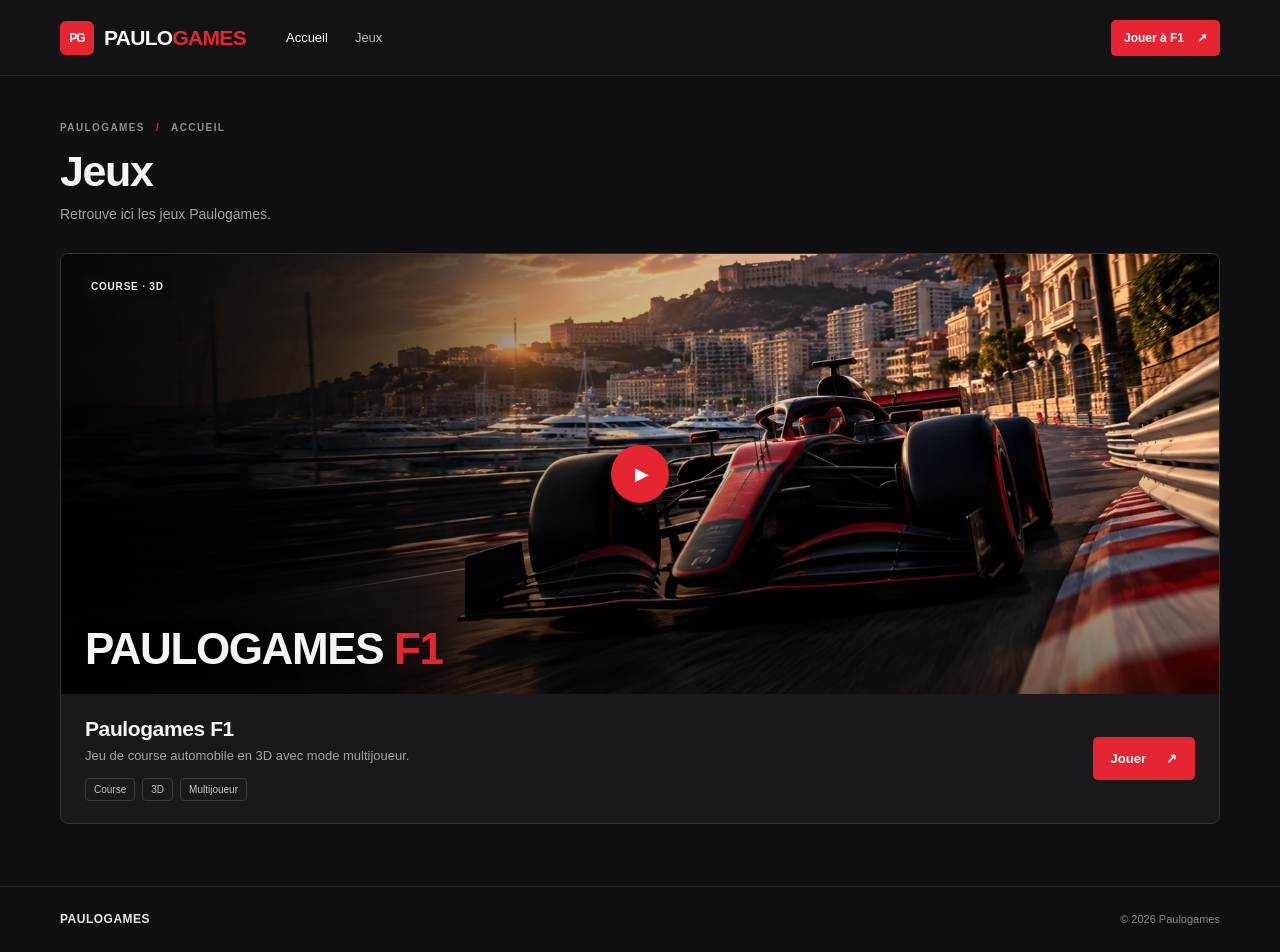
==== index.html @ d1cff559 "Add files via upload" ====
<!doctype html>
<html lang="fr">
<head>
  <meta charset="utf-8">
  <meta name="viewport" content="width=device-width, initial-scale=1">
  <meta name="theme-color" content="#101012">
  <meta name="description" content="Les jeux Paulogames, dont Paulogames F1.">
  <title>Paulogames</title>
  <link rel="icon" href="data:image/svg+xml,%3Csvg xmlns='http://www.w3.org/2000/svg' viewBox='0 0 64 64'%3E%3Crect width='64' height='64' rx='10' fill='%23e52532'/%3E%3Cpath d='M19 48V16h16c10 0 16 5 16 14S45 44 35 44H28v4zM28 35h7c4 0 6-2 6-5s-2-5-6-5h-7z' fill='white'/%3E%3C/svg%3E">
  <link rel="stylesheet" href="style.css">
  <script src="config.js"></script>
</head>
<body>
  <header class="site-header">
    <a class="brand" href="#accueil" aria-label="Paulogames, accueil">
      <span class="brand-mark" aria-hidden="true">PG</span>
      <span>PAULO<span class="brand-red">GAMES</span></span>
    </a>
    <nav aria-label="Navigation principale">
      <a class="nav-current" href="#accueil">Accueil</a>
      <a href="#jeux">Jeux</a>
    </nav>
    <a class="header-play" href="#jeu-f1" id="header-play">Jouer à F1 <span aria-hidden="true">↗</span></a>
  </header>

  <main id="accueil" class="page-content">
    <section class="page-heading" aria-labelledby="page-title">
      <p class="breadcrumb">PAULOGAMES <span>/</span> ACCUEIL</p>
      <h1 id="page-title">Jeux</h1>
      <p class="intro-text">Retrouve ici les jeux Paulogames.</p>
    </section>

    <section id="jeux" class="games-section" aria-label="Jeux disponibles">
      <article class="game-card" id="jeu-f1">
        <a class="game-image-link" id="f1-card-link" href="#jeu-f1" aria-label="Jouer à Paulogames F1">
          <img class="game-image" src="assets/paulogames-f1-cover.webp" alt="Monoplace de course sur un circuit urbain au coucher du soleil">
          <span class="image-shade" aria-hidden="true"></span>
          <span class="image-category">COURSE · 3D</span>
          <span class="image-title">PAULOGAMES <strong>F1</strong></span>
          <span class="image-play" aria-hidden="true">▶</span>
        </a>
        <div class="game-details">
          <div class="game-copy">
            <h2>Paulogames F1</h2>
            <p>Jeu de course automobile en 3D avec mode multijoueur.</p>
            <div class="game-tags"><span>Course</span><span>3D</span><span>Multijoueur</span></div>
          </div>
          <a class="play-button" id="f1-play-button" href="#jeu-f1">Jouer <span aria-hidden="true">↗</span></a>
        </div>
      </article>
      <p class="link-status" id="link-status" hidden>Le lien du jeu n'est pas encore configuré dans <code>config.js</code>.</p>
    </section>
  </main>

  <footer class="site-footer">
    <a class="footer-brand" href="#accueil">PAULOGAMES</a>
    <span>© <span id="year">2026</span> Paulogames</span>
  </footer>

  <script>
    (() => {
      const configuredUrl = window.PAULOGAMES_CONFIG?.gameUrl?.trim() || "";
      const hasGameUrl = /^https?:\/\//i.test(configuredUrl) && !configuredUrl.includes("REMPLACE_PAR");
      const links = [document.getElementById("f1-card-link"), document.getElementById("f1-play-button"), document.getElementById("header-play")];
      const status = document.getElementById("link-status");

      if (hasGameUrl) {
        links.forEach(link => {
          link.href = configuredUrl;
          link.target = "_blank";
          link.rel = "noopener noreferrer";
        });
      } else {
        links.forEach(link => link.addEventListener("click", event => {
          event.preventDefault();
          status.hidden = false;
        }));
      }
      document.getElementById("year").textContent = new Date().getFullYear();
    })();
  </script>
</body>
</html>
---- style.css ----
:root {
  color-scheme: dark;
  --bg: #101012;
  --panel: #19191c;
  --line: #303034;
  --text: #f5f5f6;
  --muted: #a1a1a8;
  --red: #e52532;
  --width: 1160px;
}

* { box-sizing: border-box; }
html { scroll-behavior: smooth; }
body {
  margin: 0;
  min-height: 100vh;
  background: var(--bg);
  color: var(--text);
  font: 15px/1.5 Arial, Helvetica, sans-serif;
}
a { color: inherit; text-decoration: none; }
.site-header {
  height: 76px;
  padding: 0 max(28px, calc((100vw - var(--width)) / 2));
  display: flex;
  align-items: center;
  gap: 40px;
  border-bottom: 1px solid #29292d;
  background: #131315;
}
.brand {
  display: inline-flex;
  align-items: center;
  gap: 10px;
  font-size: 21px;
  font-weight: 800;
  letter-spacing: -.7px;
  white-space: nowrap;
}
.brand-mark {
  width: 34px;
  height: 34px;
  display: grid;
  place-items: center;
  border-radius: 6px;
  background: var(--red);
  color: #fff;
  font-size: 12px;
  letter-spacing: -1px;
}
.brand-red { color: var(--red); }
nav { display: flex; align-items: center; gap: 27px; height: 100%; }
nav a { color: #b8b8bf; font-size: 13px; }
nav a:hover, nav .nav-current { color: #fff; }
.header-play {
  margin-left: auto;
  display: inline-flex;
  align-items: center;
  gap: 13px;
  padding: 9px 13px;
  border-radius: 5px;
  background: var(--red);
  color: #fff;
  font-weight: 700;
  font-size: 12px;
}
.header-play:hover, .play-button:hover { background: #c91e2b; }
.page-content { width: min(var(--width), calc(100% - 56px)); margin: 0 auto; }
.page-heading { padding: 44px 0 28px; }
.breadcrumb { margin: 0 0 13px; color: #8d8d95; font-size: 10px; font-weight: 700; letter-spacing: 1.4px; }
.breadcrumb span { padding: 0 7px; color: var(--red); }
h1 { margin: 0; font-size: clamp(33px, 4vw, 43px); line-height: 1.1; letter-spacing: -1.4px; }
.intro-text { margin: 9px 0 0; color: var(--muted); font-size: 14px; }
.games-section { padding-bottom: 62px; }
.game-card {
  overflow: hidden;
  border: 1px solid var(--line);
  border-radius: 8px;
  background: var(--panel);
}
.game-image-link { position: relative; display: block; height: clamp(250px, 39vw, 440px); overflow: hidden; background: #222; }
.game-image { width: 100%; height: 100%; display: block; object-fit: cover; object-position: center 56%; transition: transform .35s ease; }
.game-image-link:hover .game-image { transform: scale(1.025); }
.image-shade { position: absolute; inset: 0; background: linear-gradient(90deg, rgba(0,0,0,.54), transparent 80%), linear-gradient(0deg, rgba(0,0,0,.58), transparent 58%); }
.image-category { position: absolute; top: 20px; left: 22px; padding: 5px 8px; border-radius: 3px; background: rgba(10,10,12,.78); color: #eee; font-size: 10px; font-weight: 700; letter-spacing: .8px; }
.image-title { position: absolute; left: 24px; bottom: 23px; font-size: clamp(25px, 4vw, 44px); font-weight: 800; line-height: 1; letter-spacing: -1.4px; text-shadow: 0 2px 15px rgba(0,0,0,.4); }
.image-title strong { color: var(--red); }
.image-play { position: absolute; top: 50%; left: 50%; width: 58px; height: 58px; display: grid; place-items: center; padding-left: 3px; transform: translate(-50%, -50%); border-radius: 50%; background: var(--red); color: white; font-size: 18px; box-shadow: 0 5px 25px rgba(0,0,0,.35); transition: transform .2s, background .2s; }
.game-image-link:hover .image-play { transform: translate(-50%, -50%) scale(1.07); background: #f02e3c; }
.game-details { min-height: 125px; display: flex; align-items: center; justify-content: space-between; gap: 24px; padding: 22px 24px; }
.game-copy h2 { margin: 0 0 5px; font-size: 21px; line-height: 1.2; letter-spacing: -.4px; }
.game-copy p { margin: 0; color: var(--muted); font-size: 13px; }
.game-tags { display: flex; flex-wrap: wrap; gap: 7px; margin-top: 12px; }
.game-tags span { padding: 3px 8px; border: 1px solid #38383d; border-radius: 4px; color: #c5c5ca; font-size: 10px; }
.play-button { display: inline-flex; align-items: center; gap: 20px; padding: 12px 18px; border-radius: 5px; background: var(--red); color: #fff; font-size: 13px; font-weight: 700; white-space: nowrap; }
.link-status { margin: 12px 0 0; color: #c5c5ca; font-size: 12px; }
.link-status code { color: #fff; }
[hidden] { display: none !important; }
.site-footer {
  min-height: 66px;
  display: flex;
  justify-content: space-between;
  align-items: center;
  gap: 16px;
  padding: 18px max(28px, calc((100vw - var(--width)) / 2));
  border-top: 1px solid #29292d;
  color: #85858d;
  font-size: 11px;
}
.footer-brand { color: #e6e6e9; font-size: 12px; font-weight: 800; letter-spacing: .5px; }
@media (max-width: 640px) {
  .site-header { height: 66px; gap: 20px; padding: 0 16px; }
  .brand { gap: 8px; font-size: 17px; }
  .brand-mark { width: 30px; height: 30px; }
  nav { gap: 15px; }
  nav a { font-size: 12px; }
  .header-play { gap: 7px; padding: 8px 9px; font-size: 11px; }
  .page-content { width: calc(100% - 30px); }
  .page-heading { padding: 31px 0 21px; }
  .game-image-link { height: clamp(220px, 60vw, 340px); }
  .image-category { top: 13px; left: 13px; }
  .image-title { left: 14px; bottom: 16px; }
  .image-play { width: 48px; height: 48px; font-size: 15px; }
  .game-details { align-items: flex-start; gap: 14px; padding: 17px 14px; }
  .game-copy h2 { font-size: 18px; }
  .game-copy p { max-width: 255px; font-size: 12px; }
  .play-button { align-self: center; gap: 9px; padding: 11px 12px; font-size: 12px; }
  .site-footer { padding: 17px 15px; }
}
@media (max-width: 390px) {
  .site-header { gap: 11px; }
  .brand { font-size: 15px; }
  nav { gap: 10px; }
  nav a { font-size: 11px; }
  .header-play { font-size: 10px; }
  .game-details { flex-direction: column; }
  .play-button { align-self: flex-start; }
}
@media (prefers-reduced-motion: reduce) {
  *, *::before, *::after { scroll-behavior: auto !important; transition: none !important; }
}
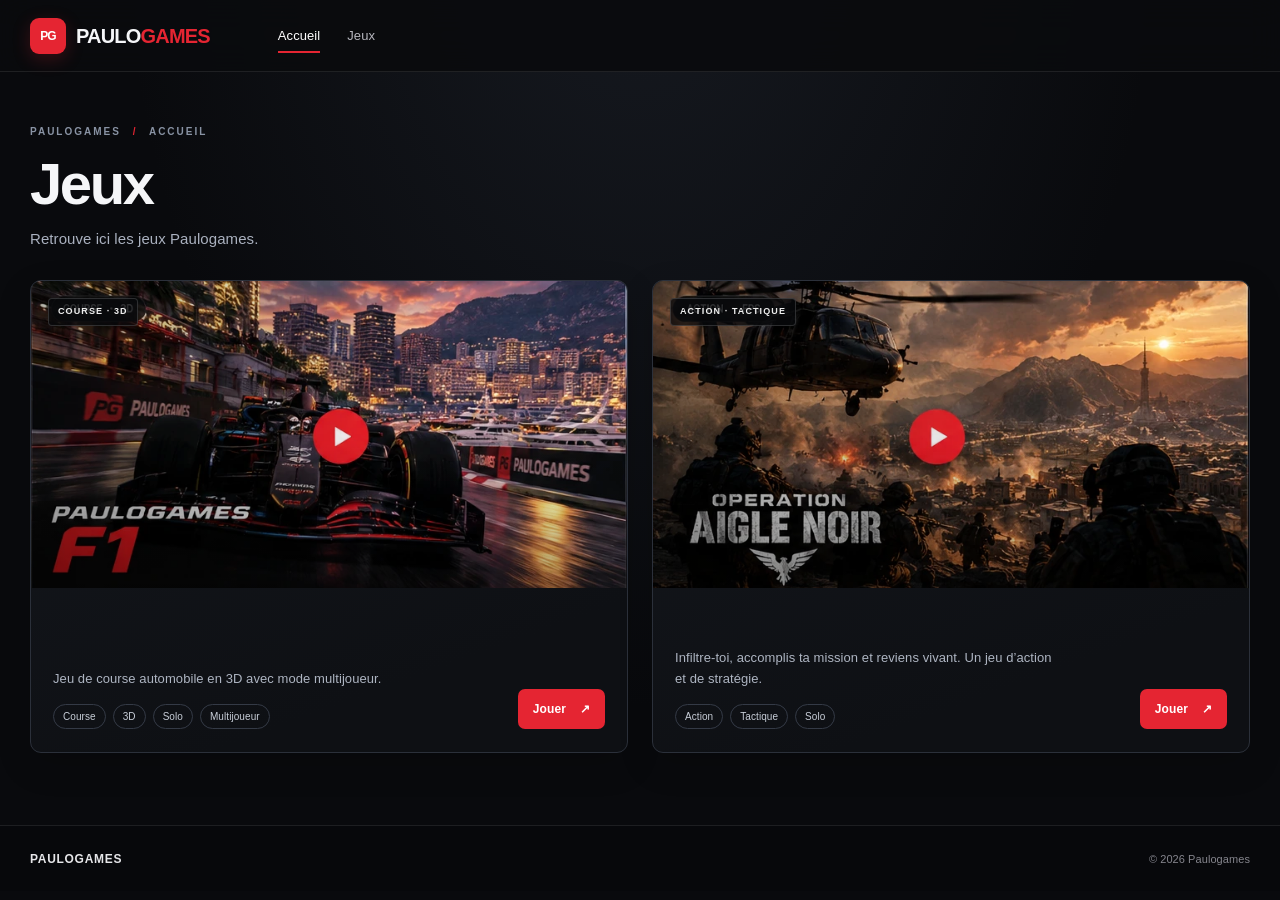
==== commit f1749311: "Add files via upload" ====
--- a/index.html
+++ b/index.html
@@ -4,7 +4,7 @@
   <meta charset="utf-8">
   <meta name="viewport" content="width=device-width, initial-scale=1">
   <meta name="theme-color" content="#101012">
-  <meta name="description" content="Les jeux Paulogames, dont Paulogames F1.">
+  <meta name="description" content="Les jeux Paulogames : Paulogames F1 et Opération Aigle Noir.">
   <title>Paulogames</title>
   <link rel="icon" href="data:image/svg+xml,%3Csvg xmlns='http://www.w3.org/2000/svg' viewBox='0 0 64 64'%3E%3Crect width='64' height='64' rx='10' fill='%23e52532'/%3E%3Cpath d='M19 48V16h16c10 0 16 5 16 14S45 44 35 44H28v4zM28 35h7c4 0 6-2 6-5s-2-5-6-5h-7z' fill='white'/%3E%3C/svg%3E">
   <link rel="stylesheet" href="style.css">
@@ -20,7 +20,6 @@
       <a class="nav-current" href="#accueil">Accueil</a>
       <a href="#jeux">Jeux</a>
     </nav>
-    <a class="header-play" href="#jeu-f1" id="header-play">Jouer à F1 <span aria-hidden="true">↗</span></a>
   </header>
 
   <main id="accueil" class="page-content">
@@ -36,16 +35,28 @@
           <img class="game-image" src="assets/paulogames-f1-cover.webp" alt="Monoplace de course sur un circuit urbain au coucher du soleil">
           <span class="image-shade" aria-hidden="true"></span>
           <span class="image-category">COURSE · 3D</span>
-          <span class="image-title">PAULOGAMES <strong>F1</strong></span>
-          <span class="image-play" aria-hidden="true">▶</span>
         </a>
         <div class="game-details">
           <div class="game-copy">
-            <h2>Paulogames F1</h2>
             <p>Jeu de course automobile en 3D avec mode multijoueur.</p>
-            <div class="game-tags"><span>Course</span><span>3D</span><span>Multijoueur</span></div>
+            <div class="game-tags"><span>Course</span><span>3D</span><span>Solo</span><span>Multijoueur</span></div>
           </div>
           <a class="play-button" id="f1-play-button" href="#jeu-f1">Jouer <span aria-hidden="true">↗</span></a>
+        </div>
+      </article>
+
+      <article class="game-card" id="operation-aigle-noir">
+        <a class="game-image-link" href="https://paueym-lgtm.github.io/operation-aigle-noir/" target="_blank" rel="noopener noreferrer" aria-label="Jouer à Opération Aigle Noir">
+          <img class="game-image" src="assets/operation-aigle-noir-cover.webp" alt="Illustration cinématique d'une opération militaire avec hélicoptère et soldats">
+          <span class="image-shade" aria-hidden="true"></span>
+          <span class="image-category">ACTION · TACTIQUE</span>
+        </a>
+        <div class="game-details">
+          <div class="game-copy">
+            <p>Infiltre-toi, accomplis ta mission et reviens vivant. Un jeu d’action et de stratégie.</p>
+            <div class="game-tags"><span>Action</span><span>Tactique</span><span>Solo</span></div>
+          </div>
+          <a class="play-button" href="https://paueym-lgtm.github.io/operation-aigle-noir/" target="_blank" rel="noopener noreferrer">Jouer <span aria-hidden="true">↗</span></a>
         </div>
       </article>
       <p class="link-status" id="link-status" hidden>Le lien du jeu n'est pas encore configuré dans <code>config.js</code>.</p>
@@ -61,7 +72,7 @@
     (() => {
       const configuredUrl = window.PAULOGAMES_CONFIG?.gameUrl?.trim() || "";
       const hasGameUrl = /^https?:\/\//i.test(configuredUrl) && !configuredUrl.includes("REMPLACE_PAR");
-      const links = [document.getElementById("f1-card-link"), document.getElementById("f1-play-button"), document.getElementById("header-play")];
+      const links = [document.getElementById("f1-card-link"), document.getElementById("f1-play-button")];
       const status = document.getElementById("link-status");
 
       if (hasGameUrl) {
--- a/style.css
+++ b/style.css
@@ -139,3 +139,110 @@
 @media (prefers-reduced-motion: reduce) {
   *, *::before, *::after { scroll-behavior: auto !important; transition: none !important; }
 }
+
+
+/* Mise en page corrigée : aucun screenshot de page utilisé comme fond. */
+body {
+  background-color: #101012;
+  background-image: radial-gradient(ellipse at 78% 0%, rgba(90, 20, 25, .22), transparent 38%),
+                    linear-gradient(180deg, #101012 0%, #0d0d0f 100%);
+  background-repeat: no-repeat;
+}
+.games-section {
+  display: grid;
+  grid-template-columns: repeat(2, minmax(0, 1fr));
+  align-items: stretch;
+  gap: 22px;
+}
+.games-section .link-status { grid-column: 1 / -1; }
+.game-card { min-width: 0; }
+.game-image-link { height: clamp(220px, 25vw, 340px); }
+.game-image { object-fit: cover; object-position: center; }
+.game-details { min-height: 150px; }
+.game-copy { min-width: 0; }
+@media (max-width: 760px) {
+  .site-header { gap: 16px; }
+  .games-section { grid-template-columns: 1fr; gap: 18px; }
+  .game-image-link { height: clamp(210px, 55vw, 320px); }
+}
+@media (max-width: 390px) {
+  .site-header { flex-wrap: wrap; height: auto; min-height: 66px; padding-top: 10px; padding-bottom: 10px; }
+  .brand { font-size: 15px; }
+  nav { height: auto; }
+  .header-play { margin-left: auto; }
+}
+
+/* Refonte visuelle : interface éditoriale plus nette, sans pastille rouge sur les images. */
+:root {
+  --bg: #090a0d;
+  --panel: #111318;
+  --line: #292d36;
+  --text: #f5f6f8;
+  --muted: #a9b0bd;
+  --red: #e52532;
+  --width: 1240px;
+}
+body {
+  background: #090a0d;
+  background-image: radial-gradient(ellipse at 50% -18%, rgba(53, 62, 78, .32), transparent 58%);
+  letter-spacing: .005em;
+}
+.site-header {
+  position: sticky;
+  top: 0;
+  z-index: 10;
+  height: 72px;
+  padding-inline: max(30px, calc((100vw - var(--width)) / 2));
+  background: rgba(10, 11, 14, .92);
+  backdrop-filter: blur(16px);
+  border-bottom: 1px solid rgba(255,255,255,.09);
+}
+.brand { font-size: 20px; letter-spacing: -.8px; }
+.brand-mark { width: 36px; height: 36px; border-radius: 9px; box-shadow: 0 5px 18px rgba(229,37,50,.22); }
+nav { margin-left: 28px; }
+nav a { position: relative; padding: 8px 0; font-size: 13px; }
+nav .nav-current::after { content: ""; position: absolute; height: 2px; left: 0; right: 0; bottom: 0; background: var(--red); }
+.header-play, .play-button { border-radius: 7px; transition: transform .18s ease, background .18s ease; }
+.header-play { padding: 11px 16px; font-size: 12px; }
+.header-play:hover, .play-button:hover { transform: translateY(-1px); background: #ff3040; }
+.page-content { width: min(var(--width), calc(100% - 60px)); }
+.page-heading { padding: 52px 0 30px; }
+.breadcrumb { color: #8993a4; font-size: 10px; letter-spacing: 2px; }
+h1 { font-size: clamp(40px, 5vw, 58px); letter-spacing: -2.4px; }
+.intro-text { margin-top: 12px; font-size: 15px; color: #aab1bf; }
+.games-section { gap: 24px; padding-bottom: 72px; }
+.game-card { border: 1px solid #2b303a; border-radius: 11px; background: linear-gradient(160deg, #15181e, #0e1014 78%); box-shadow: 0 12px 34px rgba(0,0,0,.16); transition: border-color .2s ease, transform .2s ease; }
+.game-card:hover { border-color: #4a505d; transform: translateY(-3px); }
+.game-image-link { height: clamp(230px, 24vw, 320px); background: #171a20; }
+.game-image { object-position: center; transition: transform .45s cubic-bezier(.2,.7,.2,1); }
+.game-image-link:hover .game-image { transform: scale(1.035); }
+.image-shade { background: linear-gradient(90deg, rgba(0,0,0,.28), transparent 72%), linear-gradient(0deg, rgba(0,0,0,.32), transparent 48%); }
+.image-category { top: 17px; left: 17px; padding: 6px 9px; border: 1px solid rgba(255,255,255,.15); border-radius: 4px; background: rgba(8,9,12,.78); font-size: 9px; letter-spacing: 1.1px; }
+.image-title { left: 21px; bottom: 20px; max-width: calc(100% - 42px); font-size: clamp(23px, 2.5vw, 34px); letter-spacing: -1px; }
+.image-title strong { color: #fff; }
+.game-details { min-height: 164px; padding: 22px 22px 23px; gap: 18px; align-items: flex-end; }
+.game-copy h2 { margin-bottom: 8px; font-size: 21px; letter-spacing: -.65px; }
+.game-copy p { max-width: 390px; color: #aeb5c2; font-size: 13px; line-height: 1.65; }
+.game-tags { gap: 7px; margin-top: 15px; }
+.game-tags span { padding: 4px 9px; border-color: #343a46; border-radius: 999px; color: #c8ced8; font-size: 10px; }
+.play-button { flex-shrink: 0; padding: 11px 15px; gap: 14px; font-size: 12px; }
+.site-footer { padding-inline: max(30px, calc((100vw - var(--width)) / 2)); border-top-color: rgba(255,255,255,.09); background: rgba(7,8,10,.55); }
+.footer-brand { letter-spacing: .7px; }
+/* Les images restent propres : pas de pastille de lecture superposée. */
+.image-play { display: none !important; }
+@media (max-width: 760px) {
+  .site-header { height: auto; min-height: 68px; padding: 12px 18px; gap: 16px; }
+  .brand { font-size: 17px; }
+  nav { margin-left: auto; gap: 17px; }
+  .header-play { display: none; }
+  .page-content { width: calc(100% - 32px); }
+  .page-heading { padding: 36px 0 24px; }
+  .games-section { gap: 18px; }
+  .game-image-link { height: clamp(215px, 58vw, 310px); }
+  .game-details { min-height: auto; align-items: flex-start; flex-direction: column; padding: 19px; }
+  .play-button { align-self: flex-start; }
+  .site-footer { padding: 18px 16px; }
+}
+@media (prefers-reduced-motion: reduce) {
+  .game-card, .game-image, .header-play, .play-button { transition: none !important; }
+}
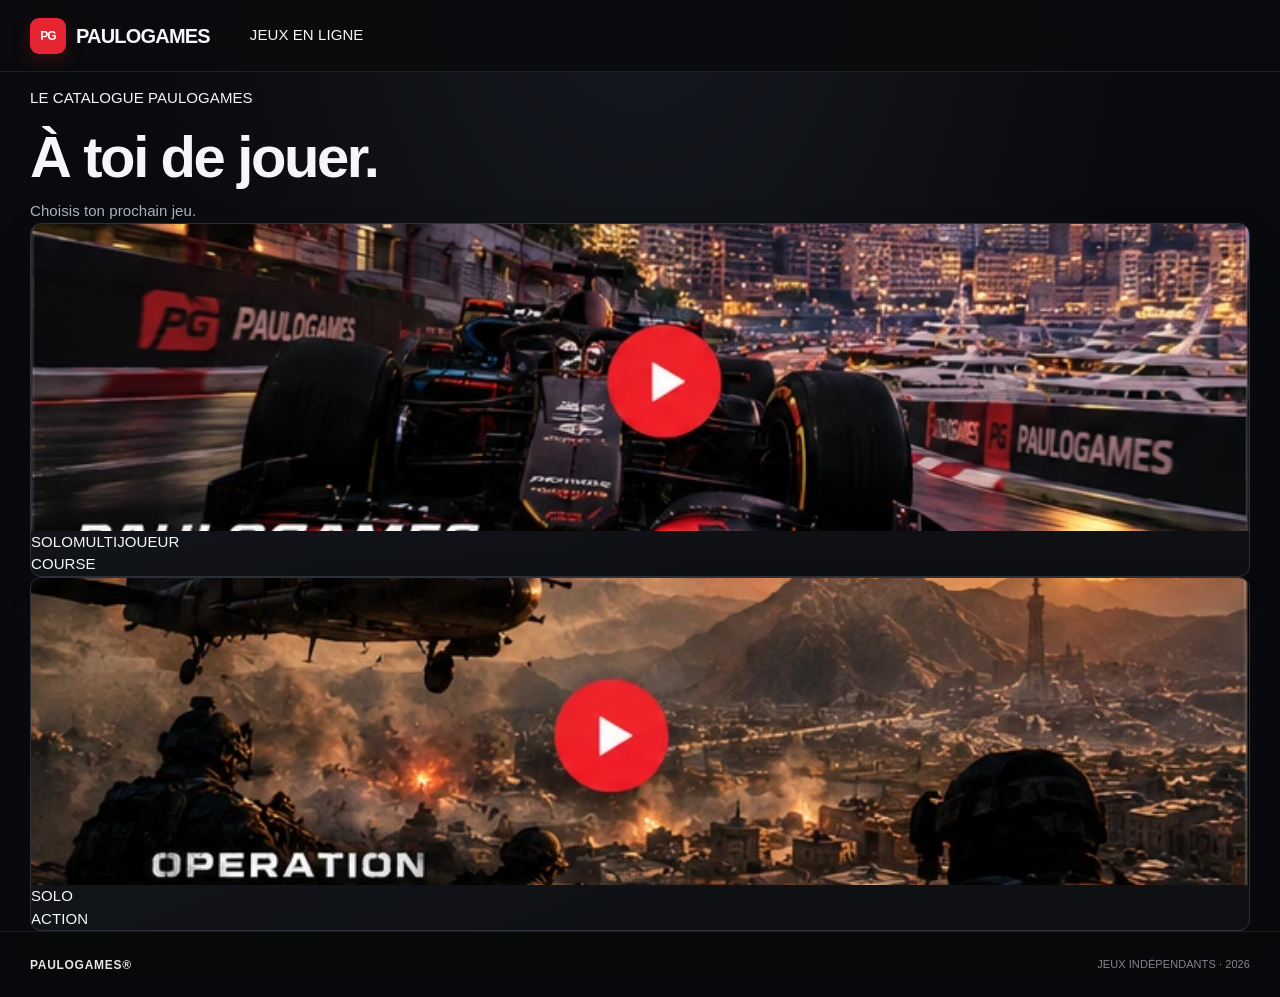
==== commit 57993e6b: "Refonte de la page d’accueil Paulogames" ====
--- a/index.html
+++ b/index.html
@@ -3,10 +3,10 @@
 <head>
   <meta charset="utf-8">
   <meta name="viewport" content="width=device-width, initial-scale=1">
-  <meta name="theme-color" content="#101012">
-  <meta name="description" content="Les jeux Paulogames : Paulogames F1 et Opération Aigle Noir.">
-  <title>Paulogames</title>
-  <link rel="icon" href="data:image/svg+xml,%3Csvg xmlns='http://www.w3.org/2000/svg' viewBox='0 0 64 64'%3E%3Crect width='64' height='64' rx='10' fill='%23e52532'/%3E%3Cpath d='M19 48V16h16c10 0 16 5 16 14S45 44 35 44H28v4zM28 35h7c4 0 6-2 6-5s-2-5-6-5h-7z' fill='white'/%3E%3C/svg%3E">
+  <meta name="theme-color" content="#090b10">
+  <meta name="description" content="Découvre et lance les jeux créés par Paulogames.">
+  <title>Paulogames — Jeux</title>
+  <link rel="icon" href="data:image/svg+xml,%3Csvg xmlns='http://www.w3.org/2000/svg' viewBox='0 0 64 64'%3E%3Crect width='64' height='64' rx='12' fill='%23e52532'/%3E%3Cpath d='M19 48V16h16c10 0 16 5 16 14S45 44 35 44H28v4zM28 35h7c4 0 6-2 6-5s-2-5-6-5h-7z' fill='white'/%3E%3C/svg%3E">
   <link rel="stylesheet" href="style.css">
   <script src="config.js"></script>
 </head>
@@ -14,81 +14,59 @@
   <header class="site-header">
     <a class="brand" href="#accueil" aria-label="Paulogames, accueil">
       <span class="brand-mark" aria-hidden="true">PG</span>
-      <span>PAULO<span class="brand-red">GAMES</span></span>
+      <span class="brand-name">PAULO<span>GAMES</span></span>
     </a>
-    <nav aria-label="Navigation principale">
-      <a class="nav-current" href="#accueil">Accueil</a>
-      <a href="#jeux">Jeux</a>
-    </nav>
+    <span class="header-note"><span class="status-dot"></span> JEUX EN LIGNE</span>
   </header>
 
   <main id="accueil" class="page-content">
-    <section class="page-heading" aria-labelledby="page-title">
-      <p class="breadcrumb">PAULOGAMES <span>/</span> ACCUEIL</p>
-      <h1 id="page-title">Jeux</h1>
-      <p class="intro-text">Retrouve ici les jeux Paulogames.</p>
+    <section class="intro" aria-label="Présentation">
+      <p class="eyebrow">LE CATALOGUE PAULOGAMES</p>
+      <h1>À toi de <span>jouer.</span></h1>
+      <p class="intro-text">Choisis ton prochain jeu.</p>
     </section>
 
-    <section id="jeux" class="games-section" aria-label="Jeux disponibles">
-      <article class="game-card" id="jeu-f1">
-        <a class="game-image-link" id="f1-card-link" href="#jeu-f1" aria-label="Jouer à Paulogames F1">
-          <img class="game-image" src="assets/paulogames-f1-cover.webp" alt="Monoplace de course sur un circuit urbain au coucher du soleil">
-          <span class="image-shade" aria-hidden="true"></span>
-          <span class="image-category">COURSE · 3D</span>
+    <section id="jeux" class="games-grid" aria-label="Jeux disponibles">
+      <article class="game-card game-card-f1">
+        <a class="game-image-link" id="f1-card-link" href="https://paueym-lgtm.github.io/Formule-1/" aria-label="Lancer Paulogames F1">
+          <img class="game-image" src="assets/paulogames-f1-cover.webp" alt="Visuel de Paulogames F1" fetchpriority="high">
+          <span class="card-corner" aria-hidden="true">01 <span> / 02</span></span>
+          <span class="card-open" aria-hidden="true"><svg viewBox="0 0 24 24" fill="none"><path d="M5 12h13M12 6l6 6-6 6" stroke="currentColor" stroke-width="1.8" stroke-linecap="round" stroke-linejoin="round"/></svg></span>
         </a>
-        <div class="game-details">
-          <div class="game-copy">
-            <p>Jeu de course automobile en 3D avec mode multijoueur.</p>
-            <div class="game-tags"><span>Course</span><span>3D</span><span>Solo</span><span>Multijoueur</span></div>
-          </div>
-          <a class="play-button" id="f1-play-button" href="#jeu-f1">Jouer <span aria-hidden="true">↗</span></a>
+        <div class="card-meta">
+          <div class="mode-list" aria-label="Modes de jeu"><span>SOLO</span><span>MULTIJOUEUR</span></div>
+          <span class="card-index">COURSE</span>
         </div>
       </article>
 
-      <article class="game-card" id="operation-aigle-noir">
-        <a class="game-image-link" href="https://paueym-lgtm.github.io/operation-aigle-noir/" target="_blank" rel="noopener noreferrer" aria-label="Jouer à Opération Aigle Noir">
-          <img class="game-image" src="assets/operation-aigle-noir-cover.webp" alt="Illustration cinématique d'une opération militaire avec hélicoptère et soldats">
-          <span class="image-shade" aria-hidden="true"></span>
-          <span class="image-category">ACTION · TACTIQUE</span>
+      <article class="game-card game-card-operation">
+        <a class="game-image-link" href="https://paueym-lgtm.github.io/operation-aigle-noir/" aria-label="Lancer Opération Aigle Noir">
+          <img class="game-image" src="assets/operation-aigle-noir-cover.webp" alt="Visuel d’Opération Aigle Noir" loading="eager">
+          <span class="card-corner" aria-hidden="true">02 <span> / 02</span></span>
+          <span class="card-open" aria-hidden="true"><svg viewBox="0 0 24 24" fill="none"><path d="M5 12h13M12 6l6 6-6 6" stroke="currentColor" stroke-width="1.8" stroke-linecap="round" stroke-linejoin="round"/></svg></span>
         </a>
-        <div class="game-details">
-          <div class="game-copy">
-            <p>Infiltre-toi, accomplis ta mission et reviens vivant. Un jeu d’action et de stratégie.</p>
-            <div class="game-tags"><span>Action</span><span>Tactique</span><span>Solo</span></div>
-          </div>
-          <a class="play-button" href="https://paueym-lgtm.github.io/operation-aigle-noir/" target="_blank" rel="noopener noreferrer">Jouer <span aria-hidden="true">↗</span></a>
+        <div class="card-meta">
+          <div class="mode-list" aria-label="Mode de jeu"><span>SOLO</span></div>
+          <span class="card-index">ACTION</span>
         </div>
       </article>
-      <p class="link-status" id="link-status" hidden>Le lien du jeu n'est pas encore configuré dans <code>config.js</code>.</p>
     </section>
   </main>
 
   <footer class="site-footer">
-    <a class="footer-brand" href="#accueil">PAULOGAMES</a>
-    <span>© <span id="year">2026</span> Paulogames</span>
+    <a class="footer-brand" href="#accueil">PAULOGAMES<span>®</span></a>
+    <span>JEUX INDÉPENDANTS · <span id="year">2026</span></span>
   </footer>
 
   <script>
     (() => {
       const configuredUrl = window.PAULOGAMES_CONFIG?.gameUrl?.trim() || "";
-      const hasGameUrl = /^https?:\/\//i.test(configuredUrl) && !configuredUrl.includes("REMPLACE_PAR");
-      const links = [document.getElementById("f1-card-link"), document.getElementById("f1-play-button")];
-      const status = document.getElementById("link-status");
-
-      if (hasGameUrl) {
-        links.forEach(link => {
-          link.href = configuredUrl;
-          link.target = "_blank";
-          link.rel = "noopener noreferrer";
-        });
-      } else {
-        links.forEach(link => link.addEventListener("click", event => {
-          event.preventDefault();
-          status.hidden = false;
-        }));
+      if (/^https?:\/\//i.test(configuredUrl) && !configuredUrl.includes("REMPLACE_PAR")) {
+        const link = document.getElementById("f1-card-link");
+        link.href = configuredUrl;
       }
       document.getElementById("year").textContent = new Date().getFullYear();
     })();
   </script>
 </body>
-</html>
+</html>
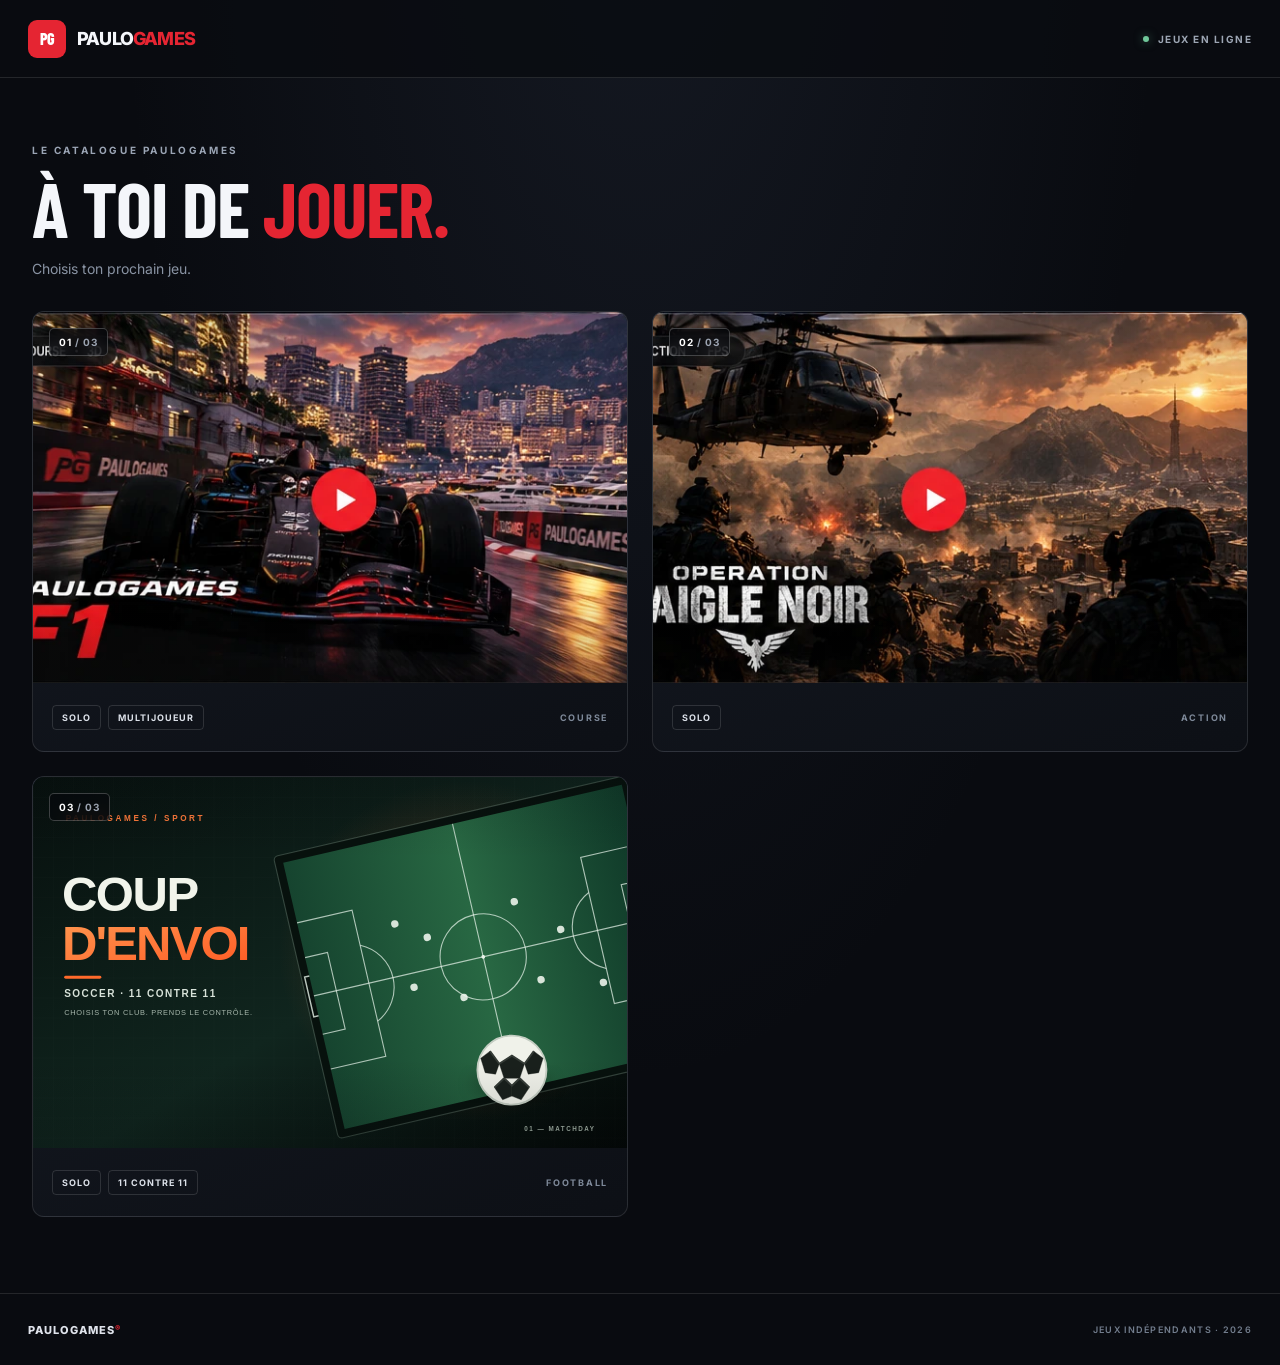
==== commit b4df7bf9: "Add Coup d'envoi to game catalogue" ====
--- a/index.html
+++ b/index.html
@@ -30,7 +30,7 @@
       <article class="game-card game-card-f1">
         <a class="game-image-link" id="f1-card-link" href="https://paueym-lgtm.github.io/Formule-1/" aria-label="Lancer Paulogames F1">
           <img class="game-image" src="assets/paulogames-f1-cover.webp" alt="Visuel de Paulogames F1" fetchpriority="high">
-          <span class="card-corner" aria-hidden="true">01 <span> / 02</span></span>
+          <span class="card-corner" aria-hidden="true">01 <span> / 03</span></span>
           <span class="card-open" aria-hidden="true"><svg viewBox="0 0 24 24" fill="none"><path d="M5 12h13M12 6l6 6-6 6" stroke="currentColor" stroke-width="1.8" stroke-linecap="round" stroke-linejoin="round"/></svg></span>
         </a>
         <div class="card-meta">
@@ -42,12 +42,24 @@
       <article class="game-card game-card-operation">
         <a class="game-image-link" href="https://paueym-lgtm.github.io/operation-aigle-noir/" aria-label="Lancer Opération Aigle Noir">
           <img class="game-image" src="assets/operation-aigle-noir-cover.webp" alt="Visuel d’Opération Aigle Noir" loading="eager">
-          <span class="card-corner" aria-hidden="true">02 <span> / 02</span></span>
+          <span class="card-corner" aria-hidden="true">02 <span> / 03</span></span>
           <span class="card-open" aria-hidden="true"><svg viewBox="0 0 24 24" fill="none"><path d="M5 12h13M12 6l6 6-6 6" stroke="currentColor" stroke-width="1.8" stroke-linecap="round" stroke-linejoin="round"/></svg></span>
         </a>
         <div class="card-meta">
           <div class="mode-list" aria-label="Mode de jeu"><span>SOLO</span></div>
           <span class="card-index">ACTION</span>
+        </div>
+      </article>
+
+      <article class="game-card game-card-soccer">
+        <a class="game-image-link" href="Coup-d-envoi/" aria-label="Lancer Coup d'envoi">
+          <img class="game-image" src="assets/coup-d-envoi-cover.svg" alt="Visuel de Coup d’envoi" loading="eager">
+          <span class="card-corner" aria-hidden="true">03 <span> / 03</span></span>
+          <span class="card-open" aria-hidden="true"><svg viewBox="0 0 24 24" fill="none"><path d="M5 12h13M12 6l6 6-6 6" stroke="currentColor" stroke-width="1.8" stroke-linecap="round" stroke-linejoin="round"/></svg></span>
+        </a>
+        <div class="card-meta">
+          <div class="mode-list" aria-label="Mode de jeu"><span>SOLO</span><span>11 CONTRE 11</span></div>
+          <span class="card-index">FOOTBALL</span>
         </div>
       </article>
     </section>
--- a/style.css
+++ b/style.css
@@ -1,248 +1,243 @@
+@import url('https://fonts.googleapis.com/css2?family=Barlow+Condensed:wght@500;600;700;800&family=Inter:wght@400;500;600;700;800&display=swap');
+
 :root {
   color-scheme: dark;
-  --bg: #101012;
-  --panel: #19191c;
-  --line: #303034;
-  --text: #f5f5f6;
-  --muted: #a1a1a8;
+  --bg: #090b10;
+  --panel: #10141c;
+  --text: #f4f6fa;
+  --muted: #8993a3;
+  --line: rgba(255,255,255,.11);
   --red: #e52532;
-  --width: 1160px;
+  --width: 1280px;
 }
 
 * { box-sizing: border-box; }
-html { scroll-behavior: smooth; }
+html { min-height: 100%; scroll-behavior: smooth; }
 body {
   margin: 0;
   min-height: 100vh;
-  background: var(--bg);
   color: var(--text);
-  font: 15px/1.5 Arial, Helvetica, sans-serif;
+  background:
+    radial-gradient(ellipse at 50% -15%, rgba(64,76,102,.22), transparent 58%),
+    var(--bg);
+  font-family: Inter, Arial, sans-serif;
+  -webkit-font-smoothing: antialiased;
 }
 a { color: inherit; text-decoration: none; }
 .site-header {
-  height: 76px;
+  height: 78px;
   padding: 0 max(28px, calc((100vw - var(--width)) / 2));
   display: flex;
   align-items: center;
-  gap: 40px;
-  border-bottom: 1px solid #29292d;
-  background: #131315;
-}
-.brand {
-  display: inline-flex;
-  align-items: center;
-  gap: 10px;
-  font-size: 21px;
-  font-weight: 800;
-  letter-spacing: -.7px;
-  white-space: nowrap;
-}
+  justify-content: space-between;
+  border-bottom: 1px solid var(--line);
+  background: rgba(9,11,16,.82);
+}
+.brand { display: inline-flex; align-items: center; gap: 11px; }
 .brand-mark {
-  width: 34px;
-  height: 34px;
+  width: 38px;
+  height: 38px;
   display: grid;
   place-items: center;
-  border-radius: 6px;
+  border-radius: 9px;
   background: var(--red);
   color: #fff;
-  font-size: 12px;
+  font-family: 'Barlow Condensed', sans-serif;
+  font-size: 16px;
+  font-weight: 800;
   letter-spacing: -1px;
 }
-.brand-red { color: var(--red); }
-nav { display: flex; align-items: center; gap: 27px; height: 100%; }
-nav a { color: #b8b8bf; font-size: 13px; }
-nav a:hover, nav .nav-current { color: #fff; }
-.header-play {
-  margin-left: auto;
-  display: inline-flex;
-  align-items: center;
-  gap: 13px;
-  padding: 9px 13px;
-  border-radius: 5px;
-  background: var(--red);
-  color: #fff;
-  font-weight: 700;
-  font-size: 12px;
-}
-.header-play:hover, .play-button:hover { background: #c91e2b; }
-.page-content { width: min(var(--width), calc(100% - 56px)); margin: 0 auto; }
-.page-heading { padding: 44px 0 28px; }
-.breadcrumb { margin: 0 0 13px; color: #8d8d95; font-size: 10px; font-weight: 700; letter-spacing: 1.4px; }
-.breadcrumb span { padding: 0 7px; color: var(--red); }
-h1 { margin: 0; font-size: clamp(33px, 4vw, 43px); line-height: 1.1; letter-spacing: -1.4px; }
-.intro-text { margin: 9px 0 0; color: var(--muted); font-size: 14px; }
-.games-section { padding-bottom: 62px; }
+.brand-name {
+  font-size: 18px;
+  font-weight: 800;
+  letter-spacing: -.8px;
+}
+.brand-name span { color: var(--red); }
+.header-note {
+  display: flex;
+  align-items: center;
+  gap: 9px;
+  color: #9da6b4;
+  font-size: 10px;
+  font-weight: 700;
+  letter-spacing: 1.5px;
+}
+.status-dot {
+  width: 6px;
+  height: 6px;
+  border-radius: 50%;
+  background: #70c79a;
+  box-shadow: 0 0 10px rgba(112,199,154,.5);
+}
+.page-content { width: min(var(--width), calc(100% - 64px)); margin: 0 auto; }
+.intro { padding: 66px 0 34px; }
+.eyebrow {
+  margin: 0 0 16px;
+  color: #9ba5b5;
+  font-size: 10px;
+  font-weight: 700;
+  letter-spacing: 2.6px;
+}
+h1 {
+  margin: 0;
+  font-family: 'Barlow Condensed', Impact, sans-serif;
+  font-size: clamp(48px, 6vw, 76px);
+  font-weight: 700;
+  line-height: .96;
+  letter-spacing: -.9px;
+  text-transform: uppercase;
+}
+h1 span { color: var(--red); }
+.intro-text { margin: 15px 0 0; color: var(--muted); font-size: 14px; }
+.games-grid {
+  display: grid;
+  grid-template-columns: repeat(2, minmax(0, 1fr));
+  gap: 24px;
+  padding-bottom: 76px;
+}
 .game-card {
+  min-width: 0;
   overflow: hidden;
   border: 1px solid var(--line);
-  border-radius: 8px;
-  background: var(--panel);
-}
-.game-image-link { position: relative; display: block; height: clamp(250px, 39vw, 440px); overflow: hidden; background: #222; }
-.game-image { width: 100%; height: 100%; display: block; object-fit: cover; object-position: center 56%; transition: transform .35s ease; }
-.game-image-link:hover .game-image { transform: scale(1.025); }
-.image-shade { position: absolute; inset: 0; background: linear-gradient(90deg, rgba(0,0,0,.54), transparent 80%), linear-gradient(0deg, rgba(0,0,0,.58), transparent 58%); }
-.image-category { position: absolute; top: 20px; left: 22px; padding: 5px 8px; border-radius: 3px; background: rgba(10,10,12,.78); color: #eee; font-size: 10px; font-weight: 700; letter-spacing: .8px; }
-.image-title { position: absolute; left: 24px; bottom: 23px; font-size: clamp(25px, 4vw, 44px); font-weight: 800; line-height: 1; letter-spacing: -1.4px; text-shadow: 0 2px 15px rgba(0,0,0,.4); }
-.image-title strong { color: var(--red); }
-.image-play { position: absolute; top: 50%; left: 50%; width: 58px; height: 58px; display: grid; place-items: center; padding-left: 3px; transform: translate(-50%, -50%); border-radius: 50%; background: var(--red); color: white; font-size: 18px; box-shadow: 0 5px 25px rgba(0,0,0,.35); transition: transform .2s, background .2s; }
-.game-image-link:hover .image-play { transform: translate(-50%, -50%) scale(1.07); background: #f02e3c; }
-.game-details { min-height: 125px; display: flex; align-items: center; justify-content: space-between; gap: 24px; padding: 22px 24px; }
-.game-copy h2 { margin: 0 0 5px; font-size: 21px; line-height: 1.2; letter-spacing: -.4px; }
-.game-copy p { margin: 0; color: var(--muted); font-size: 13px; }
-.game-tags { display: flex; flex-wrap: wrap; gap: 7px; margin-top: 12px; }
-.game-tags span { padding: 3px 8px; border: 1px solid #38383d; border-radius: 4px; color: #c5c5ca; font-size: 10px; }
-.play-button { display: inline-flex; align-items: center; gap: 20px; padding: 12px 18px; border-radius: 5px; background: var(--red); color: #fff; font-size: 13px; font-weight: 700; white-space: nowrap; }
-.link-status { margin: 12px 0 0; color: #c5c5ca; font-size: 12px; }
-.link-status code { color: #fff; }
-[hidden] { display: none !important; }
+  border-radius: 12px;
+  background: linear-gradient(160deg, rgba(23,28,38,.94), rgba(13,16,22,.98));
+  transition: border-color .22s ease, transform .22s ease, box-shadow .22s ease;
+}
+.game-card:hover {
+  transform: translateY(-4px);
+  border-color: rgba(255,255,255,.28);
+  box-shadow: 0 22px 60px rgba(0,0,0,.28);
+}
+.game-image-link {
+  position: relative;
+  display: block;
+  overflow: hidden;
+  aspect-ratio: 16 / 10;
+  background: #151922;
+  isolation: isolate;
+}
+.game-image {
+  display: block;
+  width: 100%;
+  height: 100%;
+  object-fit: cover;
+  object-position: center;
+  transition: transform .55s cubic-bezier(.2,.7,.2,1), filter .3s ease;
+}
+.game-image-link:hover .game-image { transform: scale(1.035); }
+.game-image-link::after {
+  content: "";
+  position: absolute;
+  z-index: 1;
+  inset: 0;
+  pointer-events: none;
+  background: linear-gradient(180deg, rgba(5,7,10,.13), transparent 22%, transparent 76%, rgba(5,7,10,.18));
+}
+.card-corner {
+  position: absolute;
+  z-index: 2;
+  top: 16px;
+  left: 16px;
+  padding: 7px 9px;
+  border: 1px solid rgba(255,255,255,.22);
+  border-radius: 5px;
+  background: rgba(7,9,13,.65);
+  color: #fff;
+  font-size: 10px;
+  font-weight: 700;
+  letter-spacing: 1px;
+  backdrop-filter: blur(8px);
+}
+.card-corner span { color: #9ca4b1; }
+.card-open {
+  position: absolute;
+  z-index: 2;
+  right: 18px;
+  bottom: 18px;
+  width: 42px;
+  height: 42px;
+  display: grid;
+  place-items: center;
+  border: 1px solid rgba(255,255,255,.3);
+  border-radius: 50%;
+  background: rgba(7,9,13,.62);
+  color: white;
+  opacity: 0;
+  transform: translateX(-5px);
+  transition: opacity .2s ease, transform .2s ease, background .2s ease;
+  backdrop-filter: blur(8px);
+}
+.card-open svg { width: 20px; height: 20px; }
+.game-card:hover .card-open, .game-image-link:focus-visible .card-open {
+  opacity: 1;
+  transform: translateX(0);
+}
+.card-open:hover { background: var(--red); }
+.card-meta {
+  min-height: 68px;
+  display: flex;
+  align-items: center;
+  justify-content: space-between;
+  gap: 14px;
+  padding: 15px 19px;
+}
+.mode-list { display: flex; flex-wrap: wrap; align-items: center; gap: 7px; }
+.mode-list span {
+  padding: 6px 9px;
+  border: 1px solid rgba(255,255,255,.13);
+  border-radius: 4px;
+  color: #dce1e9;
+  font-size: 9px;
+  font-weight: 700;
+  letter-spacing: 1px;
+}
+.card-index {
+  color: #7e8999;
+  font-size: 9px;
+  font-weight: 700;
+  letter-spacing: 1.7px;
+}
 .site-footer {
-  min-height: 66px;
-  display: flex;
+  min-height: 72px;
+  display: flex;
+  align-items: center;
   justify-content: space-between;
-  align-items: center;
-  gap: 16px;
-  padding: 18px max(28px, calc((100vw - var(--width)) / 2));
-  border-top: 1px solid #29292d;
-  color: #85858d;
-  font-size: 11px;
-}
-.footer-brand { color: #e6e6e9; font-size: 12px; font-weight: 800; letter-spacing: .5px; }
-@media (max-width: 640px) {
-  .site-header { height: 66px; gap: 20px; padding: 0 16px; }
-  .brand { gap: 8px; font-size: 17px; }
-  .brand-mark { width: 30px; height: 30px; }
-  nav { gap: 15px; }
-  nav a { font-size: 12px; }
-  .header-play { gap: 7px; padding: 8px 9px; font-size: 11px; }
-  .page-content { width: calc(100% - 30px); }
-  .page-heading { padding: 31px 0 21px; }
-  .game-image-link { height: clamp(220px, 60vw, 340px); }
-  .image-category { top: 13px; left: 13px; }
-  .image-title { left: 14px; bottom: 16px; }
-  .image-play { width: 48px; height: 48px; font-size: 15px; }
-  .game-details { align-items: flex-start; gap: 14px; padding: 17px 14px; }
-  .game-copy h2 { font-size: 18px; }
-  .game-copy p { max-width: 255px; font-size: 12px; }
-  .play-button { align-self: center; gap: 9px; padding: 11px 12px; font-size: 12px; }
-  .site-footer { padding: 17px 15px; }
-}
-@media (max-width: 390px) {
-  .site-header { gap: 11px; }
-  .brand { font-size: 15px; }
-  nav { gap: 10px; }
-  nav a { font-size: 11px; }
-  .header-play { font-size: 10px; }
-  .game-details { flex-direction: column; }
-  .play-button { align-self: flex-start; }
+  gap: 18px;
+  padding: 20px max(28px, calc((100vw - var(--width)) / 2));
+  border-top: 1px solid var(--line);
+  color: #737e8e;
+  font-size: 9px;
+  font-weight: 600;
+  letter-spacing: 1.3px;
+}
+.footer-brand { color: #dfe3eb; font-size: 11px; font-weight: 800; letter-spacing: 1px; }
+.footer-brand span { color: var(--red); vertical-align: top; font-size: 8px; }
+a:focus-visible { outline: 2px solid #fff; outline-offset: 4px; }
+
+@media (max-width: 760px) {
+  .site-header { height: 68px; padding-inline: 20px; }
+  .page-content { width: calc(100% - 36px); }
+  .intro { padding: 48px 0 27px; }
+  .games-grid { gap: 16px; padding-bottom: 54px; }
+  .game-image-link { aspect-ratio: 4 / 3; }
+  .card-meta { min-height: 62px; padding: 13px; }
+  .mode-list { gap: 5px; }
+  .mode-list span { padding: 5px 7px; font-size: 8px; }
+  .card-index { font-size: 8px; }
+  .site-footer { padding-inline: 18px; }
+}
+@media (max-width: 540px) {
+  .header-note { font-size: 8px; letter-spacing: 1px; }
+  .brand-name { font-size: 16px; }
+  .brand-mark { width: 34px; height: 34px; }
+  .intro { padding-top: 42px; }
+  h1 { font-size: clamp(46px, 13vw, 62px); }
+  .games-grid { grid-template-columns: 1fr; gap: 18px; }
+  .game-image-link { aspect-ratio: 16 / 10; }
+  .card-meta { padding: 15px 17px; }
+  .mode-list span { font-size: 9px; }
+  .card-open { opacity: 1; transform: none; width: 38px; height: 38px; }
 }
 @media (prefers-reduced-motion: reduce) {
   *, *::before, *::after { scroll-behavior: auto !important; transition: none !important; }
 }
-
-
-/* Mise en page corrigée : aucun screenshot de page utilisé comme fond. */
-body {
-  background-color: #101012;
-  background-image: radial-gradient(ellipse at 78% 0%, rgba(90, 20, 25, .22), transparent 38%),
-                    linear-gradient(180deg, #101012 0%, #0d0d0f 100%);
-  background-repeat: no-repeat;
-}
-.games-section {
-  display: grid;
-  grid-template-columns: repeat(2, minmax(0, 1fr));
-  align-items: stretch;
-  gap: 22px;
-}
-.games-section .link-status { grid-column: 1 / -1; }
-.game-card { min-width: 0; }
-.game-image-link { height: clamp(220px, 25vw, 340px); }
-.game-image { object-fit: cover; object-position: center; }
-.game-details { min-height: 150px; }
-.game-copy { min-width: 0; }
-@media (max-width: 760px) {
-  .site-header { gap: 16px; }
-  .games-section { grid-template-columns: 1fr; gap: 18px; }
-  .game-image-link { height: clamp(210px, 55vw, 320px); }
-}
-@media (max-width: 390px) {
-  .site-header { flex-wrap: wrap; height: auto; min-height: 66px; padding-top: 10px; padding-bottom: 10px; }
-  .brand { font-size: 15px; }
-  nav { height: auto; }
-  .header-play { margin-left: auto; }
-}
-
-/* Refonte visuelle : interface éditoriale plus nette, sans pastille rouge sur les images. */
-:root {
-  --bg: #090a0d;
-  --panel: #111318;
-  --line: #292d36;
-  --text: #f5f6f8;
-  --muted: #a9b0bd;
-  --red: #e52532;
-  --width: 1240px;
-}
-body {
-  background: #090a0d;
-  background-image: radial-gradient(ellipse at 50% -18%, rgba(53, 62, 78, .32), transparent 58%);
-  letter-spacing: .005em;
-}
-.site-header {
-  position: sticky;
-  top: 0;
-  z-index: 10;
-  height: 72px;
-  padding-inline: max(30px, calc((100vw - var(--width)) / 2));
-  background: rgba(10, 11, 14, .92);
-  backdrop-filter: blur(16px);
-  border-bottom: 1px solid rgba(255,255,255,.09);
-}
-.brand { font-size: 20px; letter-spacing: -.8px; }
-.brand-mark { width: 36px; height: 36px; border-radius: 9px; box-shadow: 0 5px 18px rgba(229,37,50,.22); }
-nav { margin-left: 28px; }
-nav a { position: relative; padding: 8px 0; font-size: 13px; }
-nav .nav-current::after { content: ""; position: absolute; height: 2px; left: 0; right: 0; bottom: 0; background: var(--red); }
-.header-play, .play-button { border-radius: 7px; transition: transform .18s ease, background .18s ease; }
-.header-play { padding: 11px 16px; font-size: 12px; }
-.header-play:hover, .play-button:hover { transform: translateY(-1px); background: #ff3040; }
-.page-content { width: min(var(--width), calc(100% - 60px)); }
-.page-heading { padding: 52px 0 30px; }
-.breadcrumb { color: #8993a4; font-size: 10px; letter-spacing: 2px; }
-h1 { font-size: clamp(40px, 5vw, 58px); letter-spacing: -2.4px; }
-.intro-text { margin-top: 12px; font-size: 15px; color: #aab1bf; }
-.games-section { gap: 24px; padding-bottom: 72px; }
-.game-card { border: 1px solid #2b303a; border-radius: 11px; background: linear-gradient(160deg, #15181e, #0e1014 78%); box-shadow: 0 12px 34px rgba(0,0,0,.16); transition: border-color .2s ease, transform .2s ease; }
-.game-card:hover { border-color: #4a505d; transform: translateY(-3px); }
-.game-image-link { height: clamp(230px, 24vw, 320px); background: #171a20; }
-.game-image { object-position: center; transition: transform .45s cubic-bezier(.2,.7,.2,1); }
-.game-image-link:hover .game-image { transform: scale(1.035); }
-.image-shade { background: linear-gradient(90deg, rgba(0,0,0,.28), transparent 72%), linear-gradient(0deg, rgba(0,0,0,.32), transparent 48%); }
-.image-category { top: 17px; left: 17px; padding: 6px 9px; border: 1px solid rgba(255,255,255,.15); border-radius: 4px; background: rgba(8,9,12,.78); font-size: 9px; letter-spacing: 1.1px; }
-.image-title { left: 21px; bottom: 20px; max-width: calc(100% - 42px); font-size: clamp(23px, 2.5vw, 34px); letter-spacing: -1px; }
-.image-title strong { color: #fff; }
-.game-details { min-height: 164px; padding: 22px 22px 23px; gap: 18px; align-items: flex-end; }
-.game-copy h2 { margin-bottom: 8px; font-size: 21px; letter-spacing: -.65px; }
-.game-copy p { max-width: 390px; color: #aeb5c2; font-size: 13px; line-height: 1.65; }
-.game-tags { gap: 7px; margin-top: 15px; }
-.game-tags span { padding: 4px 9px; border-color: #343a46; border-radius: 999px; color: #c8ced8; font-size: 10px; }
-.play-button { flex-shrink: 0; padding: 11px 15px; gap: 14px; font-size: 12px; }
-.site-footer { padding-inline: max(30px, calc((100vw - var(--width)) / 2)); border-top-color: rgba(255,255,255,.09); background: rgba(7,8,10,.55); }
-.footer-brand { letter-spacing: .7px; }
-/* Les images restent propres : pas de pastille de lecture superposée. */
-.image-play { display: none !important; }
-@media (max-width: 760px) {
-  .site-header { height: auto; min-height: 68px; padding: 12px 18px; gap: 16px; }
-  .brand { font-size: 17px; }
-  nav { margin-left: auto; gap: 17px; }
-  .header-play { display: none; }
-  .page-content { width: calc(100% - 32px); }
-  .page-heading { padding: 36px 0 24px; }
-  .games-section { gap: 18px; }
-  .game-image-link { height: clamp(215px, 58vw, 310px); }
-  .game-details { min-height: auto; align-items: flex-start; flex-direction: column; padding: 19px; }
-  .play-button { align-self: flex-start; }
-  .site-footer { padding: 18px 16px; }
-}
-@media (prefers-reduced-motion: reduce) {
-  .game-card, .game-image, .header-play, .play-button { transition: none !important; }
-}
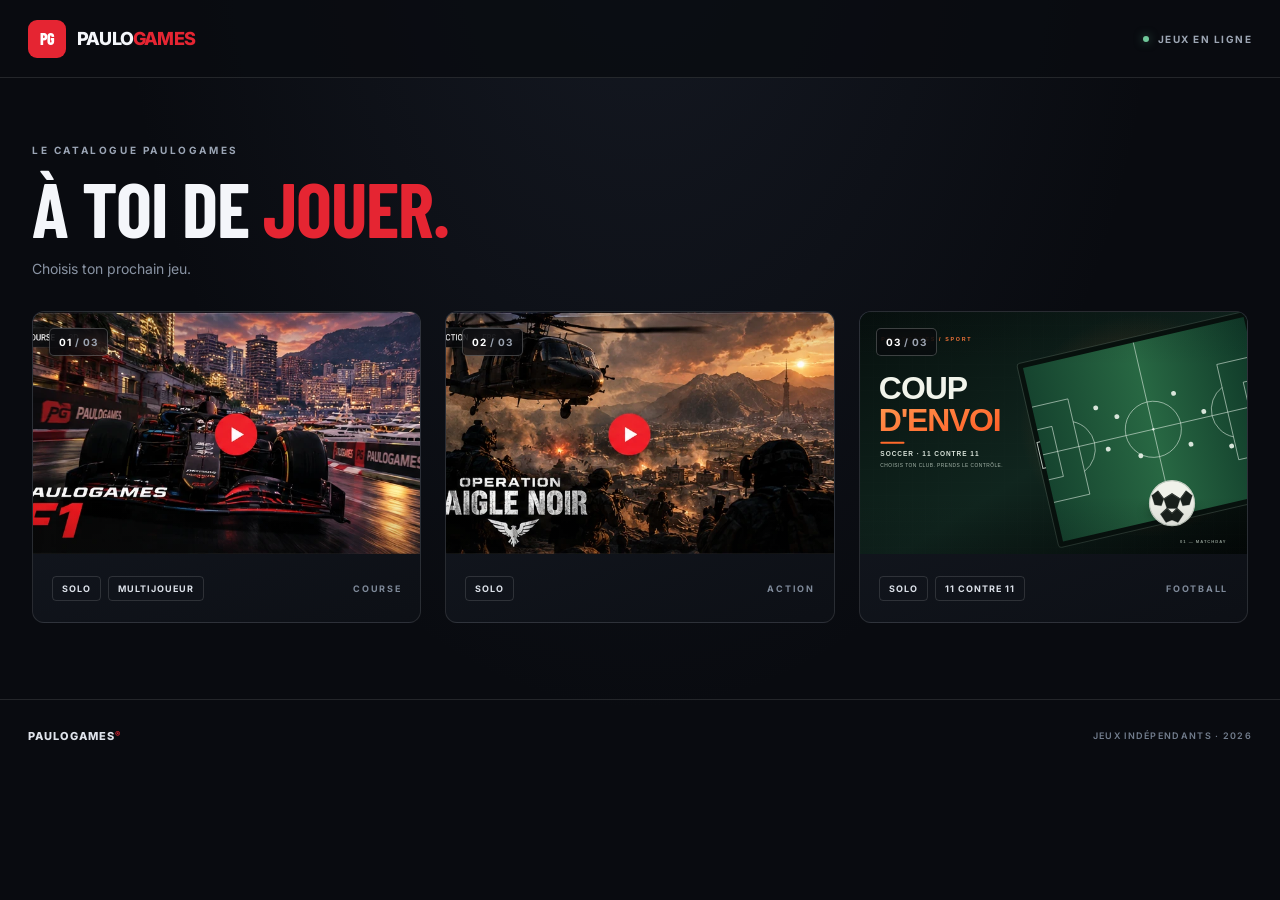
==== commit 2b2bfa67: "Point Coup d'envoi card to standalone game repository" ====
--- a/index.html
+++ b/index.html
@@ -52,7 +52,7 @@
       </article>
 
       <article class="game-card game-card-soccer">
-        <a class="game-image-link" href="Coup-d-envoi/" aria-label="Lancer Coup d'envoi">
+        <a class="game-image-link" href="https://paueym-lgtm.github.io/Coup-d-envoi/" aria-label="Lancer Coup d'envoi">
           <img class="game-image" src="assets/coup-d-envoi-cover.svg" alt="Visuel de Coup d’envoi" loading="eager">
           <span class="card-corner" aria-hidden="true">03 <span> / 03</span></span>
           <span class="card-open" aria-hidden="true"><svg viewBox="0 0 24 24" fill="none"><path d="M5 12h13M12 6l6 6-6 6" stroke="currentColor" stroke-width="1.8" stroke-linecap="round" stroke-linejoin="round"/></svg></span>
--- a/style.css
+++ b/style.css
@@ -91,7 +91,7 @@
 .intro-text { margin: 15px 0 0; color: var(--muted); font-size: 14px; }
 .games-grid {
   display: grid;
-  grid-template-columns: repeat(2, minmax(0, 1fr));
+  grid-template-columns: repeat(3, minmax(0, 1fr));
   gap: 24px;
   padding-bottom: 76px;
 }
@@ -218,7 +218,7 @@
   .site-header { height: 68px; padding-inline: 20px; }
   .page-content { width: calc(100% - 36px); }
   .intro { padding: 48px 0 27px; }
-  .games-grid { gap: 16px; padding-bottom: 54px; }
+  .games-grid { grid-template-columns: repeat(2, minmax(0, 1fr)); gap: 16px; padding-bottom: 54px; }
   .game-image-link { aspect-ratio: 4 / 3; }
   .card-meta { min-height: 62px; padding: 13px; }
   .mode-list { gap: 5px; }
